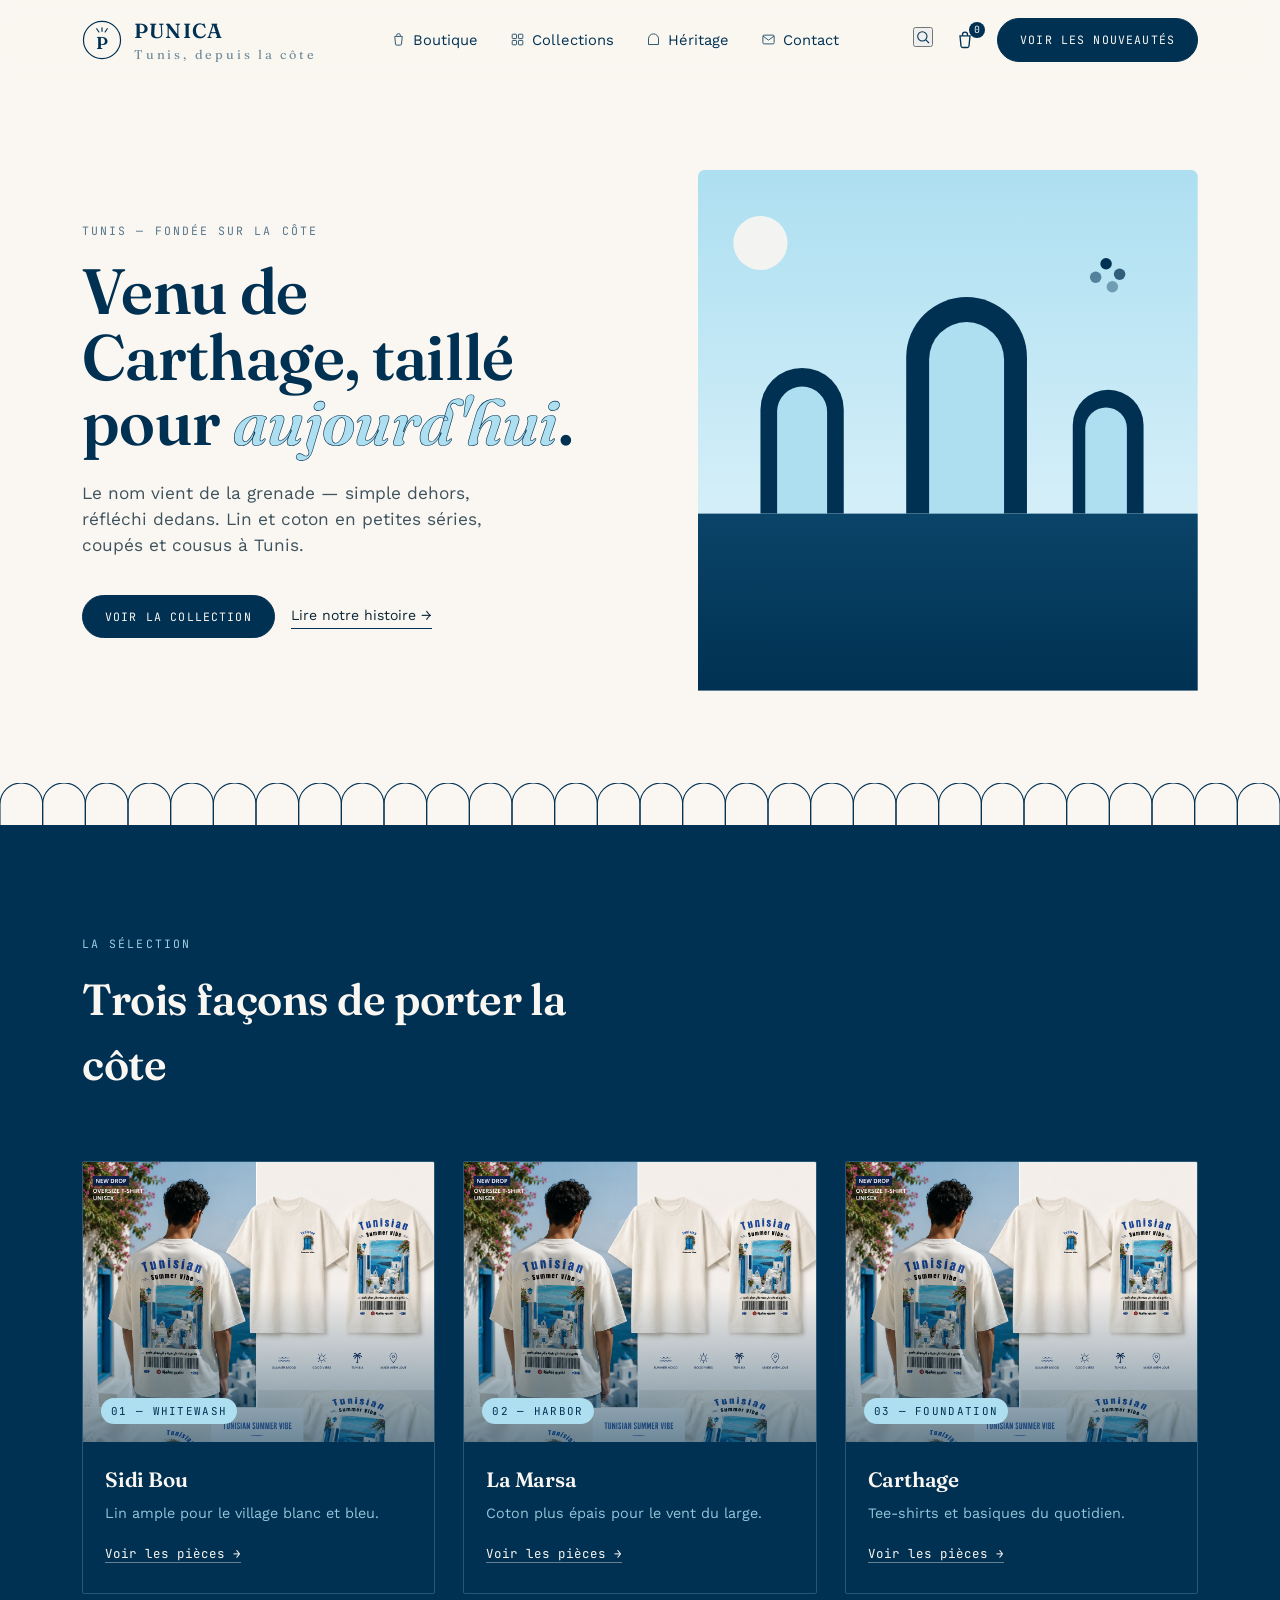
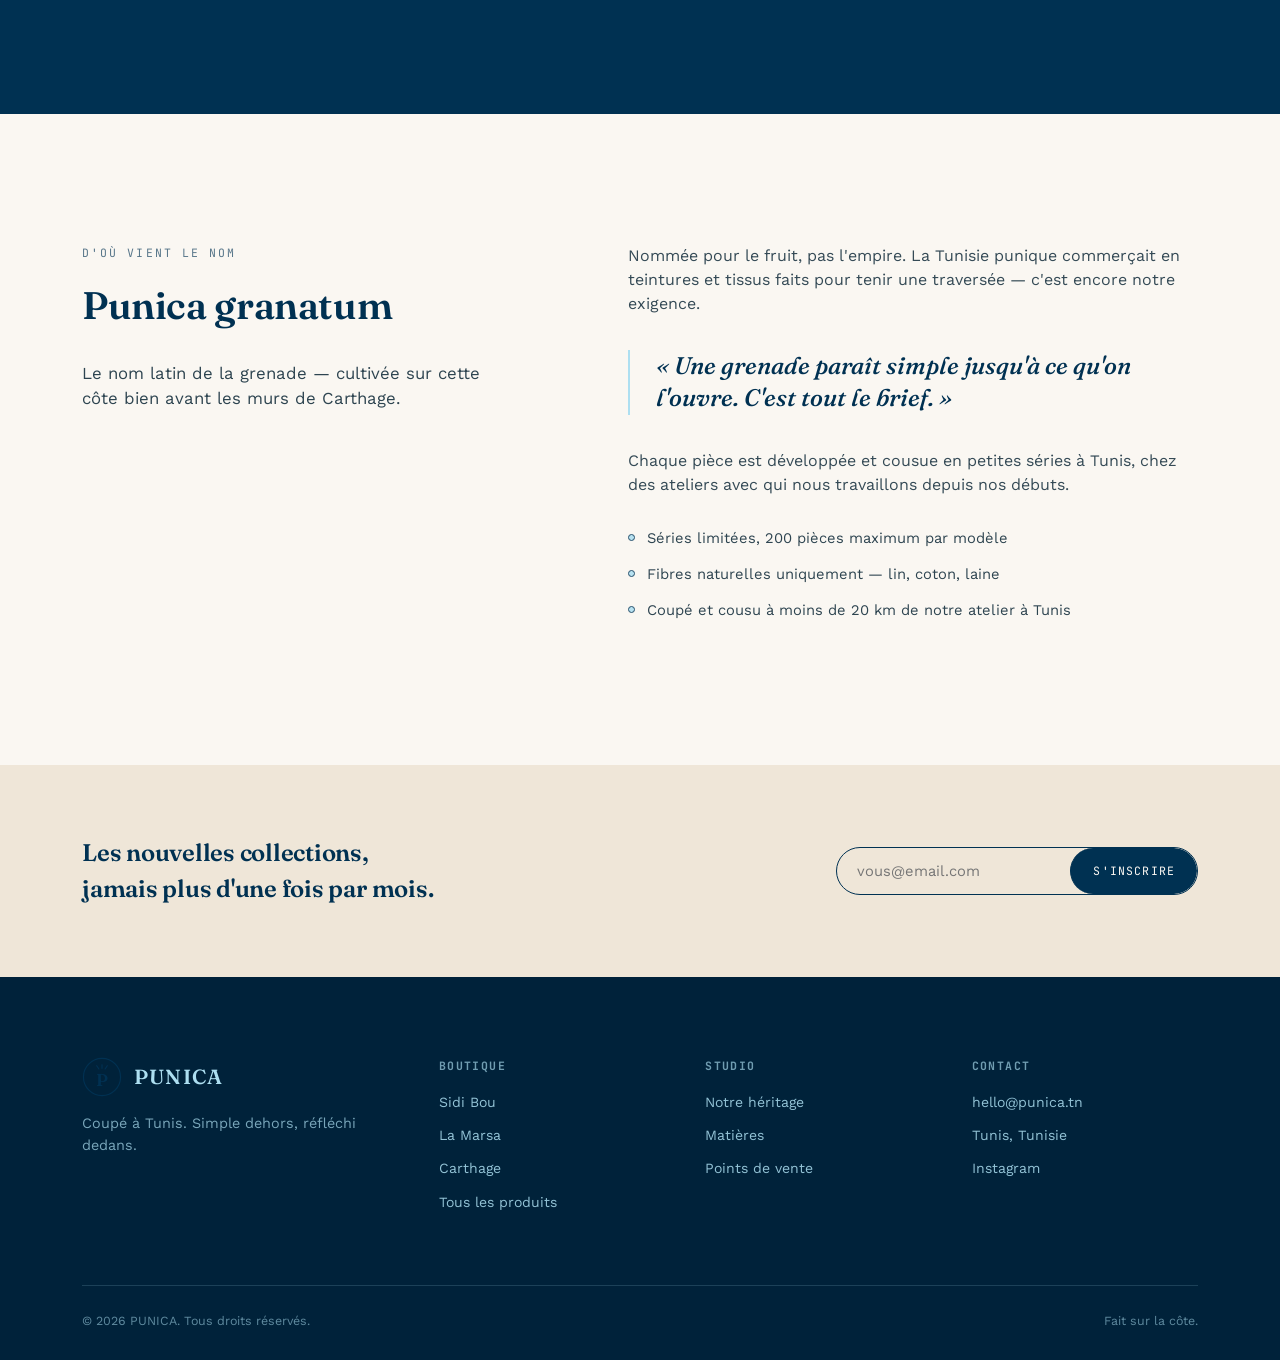
==== index.html @ 6830579b "Add files via upload" ====
<!DOCTYPE html>
<html lang="fr">
<head>
<meta charset="UTF-8">
<meta name="viewport" content="width=device-width, initial-scale=1.0">
<title>PUNICA — Venu de Carthage</title>
<link rel="preconnect" href="https://fonts.googleapis.com">
<link rel="preconnect" href="https://fonts.gstatic.com" crossorigin>
<link href="https://fonts.googleapis.com/css2?family=Fraunces:opsz,wght@9..144,400;9..144,500;9..144,600;9..144,700&family=Work+Sans:wght@300;400;500;600&family=JetBrains+Mono:wght@400;500&display=swap" rel="stylesheet">
<link rel="stylesheet" href="style.css">
</head>
<body>

<header id="siteHeader">
  <nav>
    <a href="index.html" class="logo">
      <svg class="logo-mark" viewBox="0 0 44 44" fill="none" xmlns="http://www.w3.org/2000/svg">
        <circle cx="22" cy="22" r="20.4" stroke="currentColor" stroke-width="1.3"/>
        <g stroke="currentColor" stroke-width="1.3" stroke-linecap="round">
          <line x1="22" y1="12.5" x2="22" y2="8.5"/>
          <line x1="18.6" y1="13.2" x2="16.2" y2="9.6"/>
          <line x1="25.4" y1="13.2" x2="27.8" y2="9.6"/>
        </g>
        <text x="22" y="31.5" text-anchor="middle" font-family="Fraunces, serif" font-weight="600" font-size="19" fill="currentColor">P</text>
      </svg>
      <span class="logo-word">PUNICA<span>Tunis, depuis la côte</span></span>
    </a>

    <div class="nav-links">
      <a href="shop.html"><svg class="nav-icon" viewBox="0 0 24 24" fill="none" stroke="currentColor" stroke-width="1.6"><path d="M6 7h12l-1.2 12.2a2 2 0 0 1-2 1.8H9.2a2 2 0 0 1-2-1.8L6 7Z"/><path d="M9 7V5.5A3 3 0 0 1 12 2.5a3 3 0 0 1 3 3V7"/></svg>Boutique</a>
      <a href="#collections"><svg class="nav-icon" viewBox="0 0 24 24" fill="none" stroke="currentColor" stroke-width="1.6"><rect x="3.5" y="3.5" width="7" height="7" rx="1"/><rect x="13.5" y="3.5" width="7" height="7" rx="1"/><rect x="3.5" y="13.5" width="7" height="7" rx="1"/><rect x="13.5" y="13.5" width="7" height="7" rx="1"/></svg>Collections</a>
      <a href="#heritage"><svg class="nav-icon" viewBox="0 0 24 24" fill="none" stroke="currentColor" stroke-width="1.6"><path d="M4 20V11a8 8 0 0 1 16 0v9"/><line x1="4" y1="20" x2="20" y2="20"/></svg>Héritage</a>
      <a href="#contact"><svg class="nav-icon" viewBox="0 0 24 24" fill="none" stroke="currentColor" stroke-width="1.6"><rect x="3" y="5" width="18" height="14" rx="2"/><path d="M3 6.5 12 13 21 6.5"/></svg>Contact</a>
    </div>

    <div class="nav-right">
      <div class="search-wrap">
        <button type="button" class="icon-btn" id="searchToggle" aria-label="Rechercher">
          <svg viewBox="0 0 24 24" fill="none" stroke="currentColor" stroke-width="1.6"><circle cx="11" cy="11" r="7"/><line x1="21" y1="21" x2="16.2" y2="16.2"/></svg>
        </button>
        <form class="search-form" id="searchForm">
          <input type="text" id="searchInput" placeholder="Rechercher...">
          <button type="submit">OK</button>
        </form>
      </div>
      <a href="cart.html" class="icon-btn cart-link" aria-label="Panier">
        <svg viewBox="0 0 24 24" fill="none" stroke="currentColor" stroke-width="1.6"><path d="M6 7h12l-1.2 12.2a2 2 0 0 1-2 1.8H9.2a2 2 0 0 1-2-1.8L6 7Z"/><path d="M9 7V5.5A3 3 0 0 1 12 2.5a3 3 0 0 1 3 3V7"/></svg>
        <span class="cart-badge" id="cartBadge">0</span>
      </a>
      <a href="shop.html" class="btn">Voir les nouveautés</a>
      <div class="burger" id="burger"><span></span><span></span><span></span></div>
    </div>
  </nav>
</header>

<section class="hero">
  <div class="hero-copy">
    <div class="eyebrow">Tunis — fondée sur la côte</div>
    <h1>Venu de<br>Carthage, taillé<br>pour <em>aujourd'hui</em>.</h1>
    <p class="lead">Le nom vient de la grenade — simple dehors, réfléchi dedans. Lin et coton en petites séries, coupés et cousus à Tunis.</p>
    <div class="hero-actions">
      <a href="shop.html" class="btn">Voir la collection</a>
      <a href="#heritage" class="hero-link">Lire notre histoire →</a>
    </div>
  </div>

  <div class="hero-visual">
    <svg viewBox="0 0 480 500" xmlns="http://www.w3.org/2000/svg">
      <defs>
        <linearGradient id="skyGrad" x1="0" y1="0" x2="0" y2="1">
          <stop offset="0" stop-color="#ADDFF1"/>
          <stop offset="1" stop-color="#e9f7fc"/>
        </linearGradient>
        <linearGradient id="seaGrad" x1="0" y1="0" x2="0" y2="1">
          <stop offset="0" stop-color="#0a4468"/>
          <stop offset="1" stop-color="#003152"/>
        </linearGradient>
      </defs>
      <rect x="0" y="0" width="480" height="500" rx="6" fill="url(#skyGrad)"/>
      <rect x="0" y="330" width="480" height="170" fill="url(#seaGrad)"/>
      <g fill="#003152">
        <path d="M60 330 V230 a40 40 0 0 1 80 0 V330 Z"/>
        <path d="M200 330 V180 a58 58 0 0 1 116 0 V330 Z"/>
        <path d="M360 330 V245 a34 34 0 0 1 68 0 V330 Z"/>
      </g>
      <g fill="#ADDFF1">
        <path d="M76 330 V232 a24 24 0 0 1 48 0 V330 Z"/>
        <path d="M222 330 V182 a36 36 0 0 1 72 0 V330 Z"/>
        <path d="M372 330 V248 a20 20 0 0 1 40 0 V330 Z"/>
      </g>
      <g>
        <circle cx="392" cy="90" r="5.5" fill="#003152"/>
        <circle cx="405" cy="100" r="5.5" fill="#003152" opacity="0.75"/>
        <circle cx="382" cy="103" r="5.5" fill="#003152" opacity="0.55"/>
        <circle cx="398" cy="112" r="5.5" fill="#003152" opacity="0.4"/>
      </g>
      <circle cx="60" cy="70" r="26" fill="#faf7f2" opacity="0.9"/>
    </svg>
  </div>
</section>

<svg class="arch-divider" viewBox="0 0 1200 40" preserveAspectRatio="none" xmlns="http://www.w3.org/2000/svg">
  <g fill="none" stroke="currentColor" stroke-width="1">
    <path d="M0,40 V20 A20,20 0 0 1 40,20 V40" />
    <path d="M40,40 V20 A20,20 0 0 1 80,20 V40" />
    <path d="M80,40 V20 A20,20 0 0 1 120,20 V40" />
    <path d="M120,40 V20 A20,20 0 0 1 160,20 V40" />
    <path d="M160,40 V20 A20,20 0 0 1 200,20 V40" />
    <path d="M200,40 V20 A20,20 0 0 1 240,20 V40" />
    <path d="M240,40 V20 A20,20 0 0 1 280,20 V40" />
    <path d="M280,40 V20 A20,20 0 0 1 320,20 V40" />
    <path d="M320,40 V20 A20,20 0 0 1 360,20 V40" />
    <path d="M360,40 V20 A20,20 0 0 1 400,20 V40" />
    <path d="M400,40 V20 A20,20 0 0 1 440,20 V40" />
    <path d="M440,40 V20 A20,20 0 0 1 480,20 V40" />
    <path d="M480,40 V20 A20,20 0 0 1 520,20 V40" />
    <path d="M520,40 V20 A20,20 0 0 1 560,20 V40" />
    <path d="M560,40 V20 A20,20 0 0 1 600,20 V40" />
    <path d="M600,40 V20 A20,20 0 0 1 640,20 V40" />
    <path d="M640,40 V20 A20,20 0 0 1 680,20 V40" />
    <path d="M680,40 V20 A20,20 0 0 1 720,20 V40" />
    <path d="M720,40 V20 A20,20 0 0 1 760,20 V40" />
    <path d="M760,40 V20 A20,20 0 0 1 800,20 V40" />
    <path d="M800,40 V20 A20,20 0 0 1 840,20 V40" />
    <path d="M840,40 V20 A20,20 0 0 1 880,20 V40" />
    <path d="M880,40 V20 A20,20 0 0 1 920,20 V40" />
    <path d="M920,40 V20 A20,20 0 0 1 960,20 V40" />
    <path d="M960,40 V20 A20,20 0 0 1 1000,20 V40" />
    <path d="M1000,40 V20 A20,20 0 0 1 1040,20 V40" />
    <path d="M1040,40 V20 A20,20 0 0 1 1080,20 V40" />
    <path d="M1080,40 V20 A20,20 0 0 1 1120,20 V40" />
    <path d="M1120,40 V20 A20,20 0 0 1 1160,20 V40" />
    <path d="M1160,40 V20 A20,20 0 0 1 1200,20 V40" />
  </g>
</svg>

<section class="collections" id="collections">
  <div class="wrap">
    <div class="section-head">
      <div class="eyebrow">La sélection</div>
      <h2>Trois façons de porter la côte</h2>
    </div>
    <div class="card-grid">
      <div class="card">
        <div class="card-swatch swatch-photo">
          <img src="tunisian-summer-vibe.png" alt="Tunisian Summer Vibe">
          <span class="tag">01 — Whitewash</span>
        </div>
        <div class="card-body">
          <h3>Sidi Bou</h3>
          <p>Lin ample pour le village blanc et bleu.</p>
          <a href="shop.html#sidi-bou">Voir les pièces →</a>
        </div>
      </div>
      <div class="card">
        <div class="card-swatch swatch-photo">
          <img src="tunisian-summer-vibe.png" alt="Tunisian Summer Vibe">
          <span class="tag">02 — Harbor</span>
        </div>
        <div class="card-body">
          <h3>La Marsa</h3>
          <p>Coton plus épais pour le vent du large.</p>
          <a href="shop.html#la-marsa">Voir les pièces →</a>
        </div>
      </div>
      <div class="card">
        <div class="card-swatch swatch-photo">
          <img src="tunisian-summer-vibe.png" alt="Tunisian Summer Vibe">
          <span class="tag">03 — Foundation</span>
        </div>
        <div class="card-body">
          <h3>Carthage</h3>
          <p>Tee-shirts et basiques du quotidien.</p>
          <a href="shop.html#carthage">Voir les pièces →</a>
        </div>
      </div>
    </div>
  </div>
</section>

<section class="heritage" id="heritage">
  <div class="wrap heritage-grid">
    <div>
      <div class="eyebrow">D'où vient le nom</div>
      <h2>Punica granatum</h2>
      <p class="heritage-lede">Le nom latin de la grenade — cultivée sur cette côte bien avant les murs de Carthage.</p>
    </div>
    <div class="heritage-body">
      <p>Nommée pour le fruit, pas l'empire. La Tunisie punique commerçait en teintures et tissus faits pour tenir une traversée — c'est encore notre exigence.</p>
      <blockquote>« Une grenade paraît simple jusqu'à ce qu'on l'ouvre. C'est tout le brief. »</blockquote>
      <p>Chaque pièce est développée et cousue en petites séries à Tunis, chez des ateliers avec qui nous travaillons depuis nos débuts.</p>
      <ul class="seed-list">
        <li><span class="seed-dot"></span> Séries limitées, 200 pièces maximum par modèle</li>
        <li><span class="seed-dot"></span> Fibres naturelles uniquement — lin, coton, laine</li>
        <li><span class="seed-dot"></span> Coupé et cousu à moins de 20 km de notre atelier à Tunis</li>
      </ul>
    </div>
  </div>
</section>

<section class="newsletter">
  <div class="wrap newsletter-inner">
    <h3>Les nouvelles collections, jamais plus d'une fois par mois.</h3>
    <form class="newsletter-form" onsubmit="return false;">
      <input type="email" placeholder="vous@email.com" required>
      <button class="btn" type="submit">S'inscrire</button>
    </form>
  </div>
</section>

<footer id="contact">
  <div class="wrap">
    <div class="footer-grid">
      <div class="footer-brand">
        <div class="logo">
          <svg class="logo-mark" viewBox="0 0 44 44" fill="none" xmlns="http://www.w3.org/2000/svg">
            <circle cx="22" cy="22" r="20.4" stroke="currentColor" stroke-width="1.3"/>
            <g stroke="currentColor" stroke-width="1.3" stroke-linecap="round">
              <line x1="22" y1="12.5" x2="22" y2="8.5"/>
              <line x1="18.6" y1="13.2" x2="16.2" y2="9.6"/>
              <line x1="25.4" y1="13.2" x2="27.8" y2="9.6"/>
            </g>
            <text x="22" y="31.5" text-anchor="middle" font-family="Fraunces, serif" font-weight="600" font-size="19" fill="currentColor">P</text>
          </svg>
          <span class="logo-word" style="color:var(--sky)">PUNICA</span>
        </div>
        <p>Coupé à Tunis. Simple dehors, réfléchi dedans.</p>
      </div>
      <div class="footer-col">
        <h4>Boutique</h4>
        <a href="shop.html#sidi-bou">Sidi Bou</a>
        <a href="shop.html#la-marsa">La Marsa</a>
        <a href="shop.html#carthage">Carthage</a>
        <a href="shop.html">Tous les produits</a>
      </div>
      <div class="footer-col">
        <h4>Studio</h4>
        <a href="#heritage">Notre héritage</a>
        <a href="#">Matières</a>
        <a href="#">Points de vente</a>
      </div>
      <div class="footer-col">
        <h4>Contact</h4>
        <p>hello@punica.tn</p>
        <p>Tunis, Tunisie</p>
        <a href="#">Instagram</a>
      </div>
    </div>
    <div class="footer-bottom">
      <span>© 2026 PUNICA. Tous droits réservés.</span>
      <span>Fait sur la côte.</span>
    </div>
  </div>
</footer>

<script src="cart.js"></script>
<script>
  const header = document.getElementById('siteHeader');
  window.addEventListener('scroll', () => {
    header.classList.toggle('scrolled', window.scrollY > 12);
  });

  const burger = document.getElementById('burger');
  const navLinks = document.querySelector('.nav-links');
  burger.addEventListener('click', () => {
    const open = navLinks.style.display === 'flex';
    navLinks.style.display = open ? 'none' : 'flex';
    navLinks.style.flexDirection = 'column';
    navLinks.style.position = 'absolute';
    navLinks.style.top = '64px';
    navLinks.style.left = '0';
    navLinks.style.right = '0';
    navLinks.style.background = 'var(--cream)';
    navLinks.style.padding = '20px 32px';
    navLinks.style.gap = '18px';
    navLinks.style.borderBottom = '1px solid var(--line)';
  });
  const searchToggle = document.getElementById('searchToggle');
  const searchForm = document.getElementById('searchForm');
  searchToggle.addEventListener('click', () => {
    searchForm.classList.toggle('open');
    if (searchForm.classList.contains('open')) document.getElementById('searchInput').focus();
  });
  searchForm.addEventListener('submit', (e) => {
    e.preventDefault();
    const q = document.getElementById('searchInput').value.trim();
    if (q) window.location.href = 'shop.html?q=' + encodeURIComponent(q);
  });
</script>

</body>
</html>
---- style.css ----
:root{
    --navy:#003152;
    --navy-deep:#00223a;
    --sky:#ADDFF1;
    --sky-soft:#d6f0fa;
    --cream:#faf7f2;
    --sand:#efe6d8;
    --ink:#0a2534;
    --line: rgba(0,49,82,0.14);
  }
  *{margin:0;padding:0;box-sizing:border-box;}
  html{scroll-behavior:smooth;}
  body{
    font-family:'Work Sans', sans-serif;
    background:var(--cream);
    color:var(--ink);
    line-height:1.5;
    -webkit-font-smoothing:antialiased;
  }
  h1,h2,h3, .display{
    font-family:'Fraunces', serif;
    font-weight:600;
    letter-spacing:-0.01em;
  }
  a{color:inherit; text-decoration:none;}
  .eyebrow{
    font-family:'JetBrains Mono', monospace;
    font-size:0.72rem;
    letter-spacing:0.18em;
    text-transform:uppercase;
    color:var(--navy);
    opacity:0.65;
  }
  img,svg{display:block;}
  .wrap{max-width:1180px; margin:0 auto; padding:0 32px;}

  /* ---------- Logo ---------- */
  .logo{display:flex; align-items:center; gap:12px;}
  .logo-mark{width:40px; height:40px; color:var(--navy); flex-shrink:0;}
  .logo-word{
    font-family:'Fraunces', serif;
    font-weight:600;
    font-size:1.28rem;
    letter-spacing:0.06em;
    color:var(--navy);
  }
  .logo-word span{opacity:0.55; font-weight:400; font-size:0.62em; letter-spacing:0.22em; display:block; margin-top:-2px;}

  /* ---------- Navbar ---------- */
  header{
    position:fixed; top:0; left:0; right:0; z-index:100;
    background:rgba(250,247,242,0.86);
    backdrop-filter:blur(10px) saturate(1.1);
    border-bottom:1px solid transparent;
    transition:border-color .3s ease, box-shadow .3s ease;
  }
  header.scrolled{border-color:var(--line); box-shadow:0 6px 24px rgba(0,49,82,0.06);}
  nav{
    display:flex; align-items:center; justify-content:space-between;
    padding:16px 32px;
    max-width:1180px; margin:0 auto;
  }
  .nav-links{display:flex; align-items:center; gap:32px;}
  .nav-links a{
    font-size:0.92rem; color:var(--navy);
    position:relative; padding:4px 0;
    display:flex; align-items:center; gap:7px;
  }
  .nav-icon{width:15px; height:15px; flex-shrink:0; opacity:0.8;}
  .nav-links a::after{
    content:''; position:absolute; left:0; bottom:-2px;
    width:0; height:1px; background:var(--navy);
    transition:width .25s ease;
  }
  .nav-links a:hover::after{width:100%;}
  .nav-right{display:flex; align-items:center; gap:22px;}
  .icon-btn{width:20px; height:20px; color:var(--navy); cursor:pointer;}
  .cart-link{position:relative; display:inline-flex;}
  .cart-link svg{width:20px; height:20px;}
  .cart-badge{
    position:absolute; top:-8px; right:-10px;
    background:var(--navy); color:var(--cream);
    font-family:'JetBrains Mono', monospace; font-size:0.62rem;
    width:16px; height:16px; border-radius:50%;
    display:flex; align-items:center; justify-content:center;
    line-height:1;
  }
  .btn{
    font-family:'JetBrains Mono', monospace;
    font-size:0.72rem; letter-spacing:0.1em; text-transform:uppercase;
    padding:12px 22px; border-radius:999px;
    border:1px solid var(--navy);
    background:var(--navy); color:var(--cream);
    transition:background .25s ease, color .25s ease, transform .2s ease;
    display:inline-block;
    cursor:pointer;
  }
  .btn:hover{background:var(--navy-deep); transform:translateY(-1px);}
  .btn.outline{background:transparent; color:var(--navy);}
  .btn.outline:hover{background:var(--navy); color:var(--cream);}
  .burger{display:none; width:24px; height:18px; position:relative; cursor:pointer;}
  .burger span{position:absolute; left:0; right:0; height:1.4px; background:var(--navy);}
  .burger span:nth-child(1){top:0;}
  .burger span:nth-child(2){top:8px;}
  .burger span:nth-child(3){top:16px;}

  /* ---------- Hero ---------- */
  .hero{
    padding:168px 32px 90px;
    max-width:1180px; margin:0 auto;
    display:grid; grid-template-columns:1.05fr 0.95fr; gap:64px; align-items:center;
  }
  .hero-copy .eyebrow{margin-bottom:18px;}
  .hero h1{
    font-size:clamp(2.6rem, 5vw, 4.2rem);
    line-height:1.03;
    color:var(--navy);
    margin-bottom:26px;
  }
  .hero h1 em{font-style:italic; color:var(--sky); -webkit-text-stroke:0.6px var(--navy);}
  .hero p.lead{
    font-size:1.08rem; color:var(--ink); opacity:0.78; max-width:440px; margin-bottom:36px;
  }
  .hero-actions{display:flex; gap:16px; align-items:center; flex-wrap:wrap;}
  .hero-link{font-size:0.88rem; border-bottom:1px solid var(--navy); padding-bottom:2px;}

  .hero-visual{position:relative; aspect-ratio:1/1.05;}
  .hero-visual svg{width:100%; height:100%;}

  /* ---------- Arch divider (signature) ---------- */
  .arch-divider{width:100%; height:auto; display:block; color:var(--navy);}
  .arch-divider.flip{transform:rotate(180deg);}

  /* ---------- Collections ---------- */
  .collections{background:var(--navy); color:var(--cream); padding:110px 0 120px;}
  .section-head{max-width:560px; margin-bottom:64px;}
  .collections .eyebrow{color:var(--sky); opacity:0.9;}
  .collections h2{font-size:clamp(2rem,3.4vw,2.9rem); color:var(--cream); margin-top:14px;}

  .card-grid{display:grid; grid-template-columns:repeat(3,1fr); gap:28px;}
  .card{
    border:1px solid rgba(173,223,241,0.22);
    border-radius:2px;
    padding:0 0 28px;
    overflow:hidden;
    transition:transform .35s ease, border-color .35s ease;
  }
  .card:hover{transform:translateY(-6px); border-color:rgba(173,223,241,0.55);}
  .card-swatch{
    height:280px; position:relative; overflow:hidden;
    display:flex; align-items:flex-end; padding:18px;
  }
  .shirt-icon{
    position:absolute; right:-6px; top:16px;
    width:150px; height:auto; opacity:0.95;
  }
  .swatch-photo{padding:0 !important; align-items:flex-end !important;}
  .swatch-photo img{position:absolute; inset:0; width:100%; height:100%; object-fit:cover; object-position:top;}
  .swatch-photo .tag{position:relative; z-index:2; margin:18px;}
  .swatch-photo::after{
    content:''; position:absolute; inset:0;
    background:linear-gradient(180deg, rgba(0,49,82,0) 45%, rgba(0,49,82,0.55) 100%);
  }
  .card-swatch .tag{
    font-family:'JetBrains Mono', monospace; font-size:0.68rem; letter-spacing:0.12em;
    text-transform:uppercase; color:var(--navy); background:var(--sky);
    padding:5px 10px; border-radius:999px;
  }
  .swatch-1{background:linear-gradient(155deg, var(--sky) 0%, #7fbedb 60%, var(--navy) 130%);}
  .swatch-2{background:linear-gradient(155deg, var(--navy) 0%, #0a4468 55%, var(--sky) 145%);}
  .swatch-3{background:linear-gradient(155deg, #04456e 0%, var(--navy) 50%, #062e46 100%);}
  .card-body{padding:22px 22px 0;}
  .card-body h3{font-size:1.3rem; margin-bottom:8px; color:var(--cream);}
  .card-body p{font-size:0.9rem; color:var(--sky); opacity:0.85; margin-bottom:16px;}
  .card-body a{font-size:0.78rem; font-family:'JetBrains Mono', monospace; letter-spacing:0.08em; color:var(--cream); border-bottom:1px solid rgba(250,247,242,0.4);}

  /* ---------- Heritage ---------- */
  .heritage{padding:130px 0; background:var(--cream);}
  .heritage-grid{display:grid; grid-template-columns:0.9fr 1.1fr; gap:80px; align-items:start;}
  .heritage h2{font-size:clamp(1.9rem,3vw,2.6rem); color:var(--navy); margin:16px 0 26px;}
  .heritage-lede{font-size:1.05rem; color:var(--ink); opacity:0.85; max-width:420px;}
  .heritage-body p{margin-bottom:22px; font-size:1rem; opacity:0.82;}
  blockquote{
    font-family:'Fraunces', serif; font-style:italic; font-weight:500;
    font-size:1.5rem; color:var(--navy); line-height:1.35;
    border-left:2px solid var(--sky); padding-left:26px; margin:34px 0;
  }
  .seed-list{list-style:none; margin-top:30px;}
  .seed-list li{
    display:flex; gap:12px; align-items:flex-start; margin-bottom:14px;
    font-size:0.92rem; opacity:0.85;
  }
  .seed-dot{width:7px; height:7px; border-radius:50%; background:var(--sky); border:1px solid var(--navy); margin-top:7px; flex-shrink:0;}

  /* ---------- Newsletter ---------- */
  .newsletter{background:var(--sand); padding:70px 0;}
  .newsletter-inner{display:flex; justify-content:space-between; align-items:center; gap:40px; flex-wrap:wrap;}
  .newsletter h3{color:var(--navy); font-size:1.5rem; max-width:360px;}
  .newsletter-form{display:flex; gap:0; border:1px solid var(--navy); border-radius:999px; overflow:hidden; min-width:340px;}
  .newsletter-form input{
    flex:1; border:none; background:transparent; padding:14px 20px; font-family:'Work Sans'; font-size:0.92rem; color:var(--navy); outline:none;
  }
  .newsletter-form button{border:none; border-left:1px solid var(--navy);}

  /* ---------- Footer ---------- */
  footer{background:var(--navy-deep); color:var(--sky); padding:80px 0 30px;}
  .footer-grid{display:grid; grid-template-columns:1.4fr 1fr 1fr 1fr; gap:40px; padding-bottom:60px; border-bottom:1px solid rgba(173,223,241,0.16);}
  .footer-brand p{font-size:0.9rem; opacity:0.7; margin-top:16px; max-width:280px;}
  .footer-col h4{
    font-family:'JetBrains Mono', monospace; font-size:0.72rem; letter-spacing:0.12em; text-transform:uppercase;
    opacity:0.65; margin-bottom:18px;
  }
  .footer-col a, .footer-col p{display:block; font-size:0.88rem; opacity:0.85; margin-bottom:12px;}
  .footer-col a:hover{opacity:1; text-decoration:underline;}
  .footer-bottom{display:flex; justify-content:space-between; padding-top:26px; font-size:0.78rem; opacity:0.55; flex-wrap:wrap; gap:10px;}

  /* ---------- Shop page ---------- */
  .shop-hero{padding:150px 32px 40px; max-width:1180px; margin:0 auto;}
  .shop-hero h1{font-size:clamp(2rem,4vw,2.9rem); color:var(--navy); margin-top:14px;}
  .shop-filters{
    display:flex; gap:10px; flex-wrap:wrap;
    padding:0 32px 50px; max-width:1180px; margin:0 auto;
  }
  .shop-filters button{
    font-family:'JetBrains Mono', monospace; font-size:0.72rem; letter-spacing:0.08em; text-transform:uppercase;
    padding:9px 18px; border-radius:999px; border:1px solid var(--line);
    background:transparent; color:var(--navy); cursor:pointer; transition:background .2s ease, color .2s ease;
  }
  .shop-filters button.active, .shop-filters button:hover{background:var(--navy); color:var(--cream); border-color:var(--navy);}

  .product-grid{
    display:grid; grid-template-columns:repeat(3,1fr); gap:30px;
    padding:0 32px 110px; max-width:1180px; margin:0 auto;
  }
  .product-card{
    border:1px solid var(--line); border-radius:2px; overflow:hidden;
    background:#fff; display:flex; flex-direction:column;
    transition:transform .3s ease, box-shadow .3s ease;
  }
  .product-card:hover{transform:translateY(-5px); box-shadow:0 16px 32px rgba(0,49,82,0.08);}
  .product-media{
    height:320px; position:relative; overflow:hidden;
    display:flex; align-items:center; justify-content:center;
  }
  .product-media img{width:100%; height:100%; object-fit:cover; object-position:top;}
  .product-media .tag{
    position:absolute; top:14px; left:14px; z-index:2;
    font-family:'JetBrains Mono', monospace; font-size:0.66rem; letter-spacing:0.1em; text-transform:uppercase;
    background:var(--cream); color:var(--navy); padding:5px 10px; border-radius:999px;
  }
  .product-info{padding:20px 22px 22px; display:flex; flex-direction:column; gap:8px; flex:1;}
  .product-info h3{font-size:1.08rem; color:var(--navy);}
  .product-info .desc{font-size:0.86rem; opacity:0.7;}
  .product-info .price{
    font-family:'JetBrains Mono', monospace; font-size:0.92rem; color:var(--navy); margin-top:4px;
  }
  .product-info .add-btn{margin-top:auto; width:100%; text-align:center; border-radius:999px; padding:11px;}

  /* ---------- Product detail page ---------- */
  .product-detail{
    padding:150px 32px 110px; display:grid; grid-template-columns:1.1fr 0.9fr; gap:64px; align-items:start;
  }
  .pd-gallery{display:grid; grid-template-columns:1fr 1fr; gap:16px;}
  .pd-shot{position:relative; border-radius:2px; overflow:hidden; background:var(--sand); aspect-ratio:3/4;}
  .pd-shot img{width:100%; height:100%; object-fit:cover;}
  .pd-shot .tag{
    position:absolute; top:14px; left:14px; z-index:2;
    font-family:'JetBrains Mono', monospace; font-size:0.66rem; letter-spacing:0.1em; text-transform:uppercase;
    background:var(--cream); color:var(--navy); padding:5px 10px; border-radius:999px;
  }
  .pd-info h1{font-size:clamp(1.8rem,3vw,2.5rem); color:var(--navy); margin:10px 0 16px;}
  .pd-price{font-family:'JetBrains Mono', monospace; font-size:1.15rem; color:var(--navy); margin-bottom:18px;}
  .pd-desc{font-size:0.98rem; opacity:0.78; margin-bottom:30px; max-width:420px;}
  .pd-size, .pd-qty{
    display:flex; align-items:center; justify-content:space-between;
    padding:18px 0; border-top:1px solid var(--line);
    font-family:'JetBrains Mono', monospace; font-size:0.82rem; text-transform:uppercase; letter-spacing:0.06em; color:var(--navy);
  }
  .pd-qty{border-bottom:1px solid var(--line); margin-bottom:24px;}
  .pd-size-options{display:flex; gap:8px;}
  .pd-size-options button{
    width:36px; height:36px; border-radius:50%; border:1px solid var(--line); background:transparent;
    font-family:'JetBrains Mono', monospace; font-size:0.78rem; color:var(--navy); cursor:pointer;
  }
  .pd-size-options button.active{background:var(--navy); color:var(--cream); border-color:var(--navy);}

  /* ---------- Cart / checkout page ---------- */
  .cart-page{padding:150px 32px 110px; max-width:1000px; margin:0 auto;}
  .cart-page h1{color:var(--navy); font-size:clamp(1.9rem,3.4vw,2.6rem); margin-bottom:40px;}
  .cart-layout{display:grid; grid-template-columns:1.5fr 1fr; gap:48px; align-items:start;}
  .cart-items{display:flex; flex-direction:column; gap:0;}
  .cart-row{
    display:grid; grid-template-columns:88px 1fr auto auto auto; gap:18px; align-items:center;
    padding:20px 0; border-bottom:1px solid var(--line);
  }
  .cart-row .row-media{
    width:88px; height:88px; background:var(--sand); border-radius:2px;
    display:flex; align-items:center; justify-content:center; overflow:hidden;
  }
  .cart-row .row-media img{width:100%; height:100%; object-fit:cover; object-position:top;}
  .cart-row h4{font-size:0.98rem; color:var(--navy);}
  .cart-row .row-size{font-size:0.8rem; opacity:0.6; margin-top:2px;}
  .qty-control{display:flex; align-items:center; gap:10px; font-family:'JetBrains Mono', monospace;}
  .qty-control button{
    width:26px; height:26px; border-radius:50%; border:1px solid var(--line); background:transparent; cursor:pointer; color:var(--navy);
  }
  .row-price{font-family:'JetBrains Mono', monospace; font-size:0.92rem; color:var(--navy); text-align:right; min-width:64px;}
  .row-remove{color:var(--navy); opacity:0.5; cursor:pointer; font-size:0.78rem; text-decoration:underline;}
  .empty-cart{padding:60px 0; text-align:center; opacity:0.7;}
  .empty-cart a{border-bottom:1px solid var(--navy); padding-bottom:2px;}

  .cart-summary{
    border:1px solid var(--line); border-radius:3px; padding:28px; position:sticky; top:120px;
  }
  .cart-summary h3{font-size:1.1rem; color:var(--navy); margin-bottom:20px;}
  .summary-row{display:flex; justify-content:space-between; font-size:0.92rem; margin-bottom:12px; opacity:0.85;}
  .summary-row.total{
    font-family:'JetBrains Mono', monospace; font-weight:600; opacity:1; font-size:1.02rem;
    border-top:1px solid var(--line); padding-top:14px; margin-top:14px;
  }
  .checkout-form{display:none; flex-direction:column; gap:12px; margin-top:18px;}
  .checkout-form.open{display:flex;}
  .checkout-form input{
    border:1px solid var(--line); border-radius:6px; padding:11px 14px; font-family:'Work Sans'; font-size:0.9rem; background:var(--cream);
  }
  .checkout-form input:focus{outline:none; border-color:var(--navy);}
  .cart-summary .btn{width:100%; text-align:center; margin-top:16px;}
  .order-confirmed{display:none; text-align:center; padding:16px 0;}
  .order-confirmed.show{display:block;}
  .order-confirmed .check{font-size:2rem; margin-bottom:10px;}

  .search-wrap{position:relative;}
  .search-form{
    display:none; position:absolute; top:38px; right:0; z-index:50;
    background:var(--cream); border:1px solid var(--line); border-radius:10px;
    padding:8px; box-shadow:0 12px 28px rgba(0,49,82,0.12);
  }
  .search-form.open{display:flex; gap:6px;}
  .search-form input{
    border:1px solid var(--line); border-radius:6px; padding:9px 12px;
    font-family:'Work Sans'; font-size:0.88rem; background:#fff; width:220px; outline:none;
  }
  .search-form input:focus{border-color:var(--navy);}
  .search-form button{
    border:none; background:var(--navy); color:var(--cream); border-radius:6px;
    padding:0 14px; cursor:pointer; font-family:'JetBrains Mono', monospace; font-size:0.72rem;
  }
  .pd-error{
    display:none; color:#a3352b; font-size:0.85rem; margin-top:10px;
    font-family:'Work Sans'; border-left:2px solid #a3352b; padding-left:10px;
  }
  .pd-error.show{display:block;}
  .pd-size-options button.error-shake{animation:pdShake .35s ease;}
  @keyframes pdShake{
    0%,100%{transform:translateX(0);}
    25%{transform:translateX(-4px);}
    75%{transform:translateX(4px);}
  }

  /* ---------- Mobile ---------- */
  @media (max-width:860px){
    .nav-links{display:none;}
    .burger{display:block;}
    .hero{grid-template-columns:1fr; padding-top:140px;}
    .hero-visual{max-width:340px; margin:0 auto;}
    .card-grid{grid-template-columns:1fr;}
    .heritage-grid{grid-template-columns:1fr; gap:40px;}
    .footer-grid{grid-template-columns:1fr 1fr; row-gap:36px;}
    .product-grid{grid-template-columns:1fr 1fr; gap:18px;}
    .cart-layout{grid-template-columns:1fr;}
    .cart-row{grid-template-columns:60px 1fr; grid-template-areas:"media info" "media qty" "media price"; row-gap:6px;}
    .cart-row .row-media{grid-area:media;}
    .cart-row .info{grid-area:info;}
  }
  @media (max-width:560px){
    .product-grid{grid-template-columns:1fr;}
    .product-detail{grid-template-columns:1fr; padding-top:130px; gap:36px;}
  }
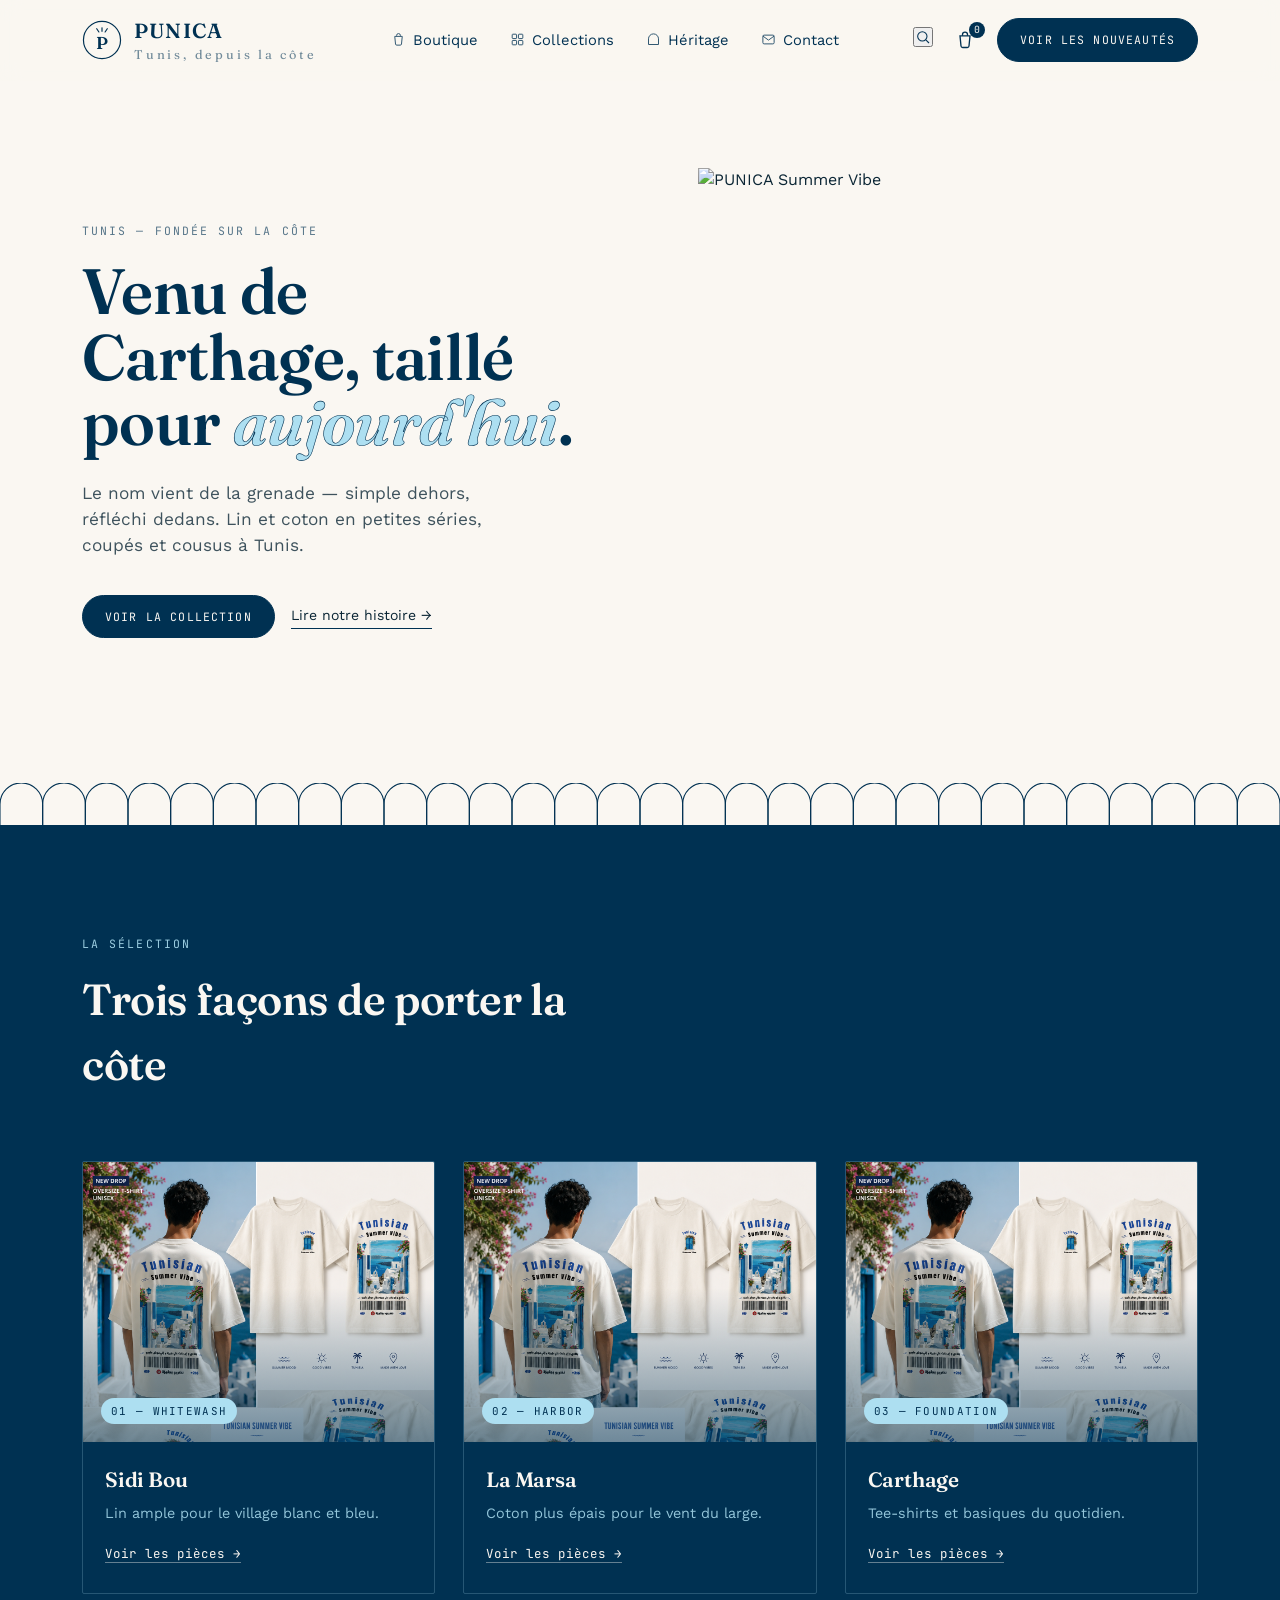
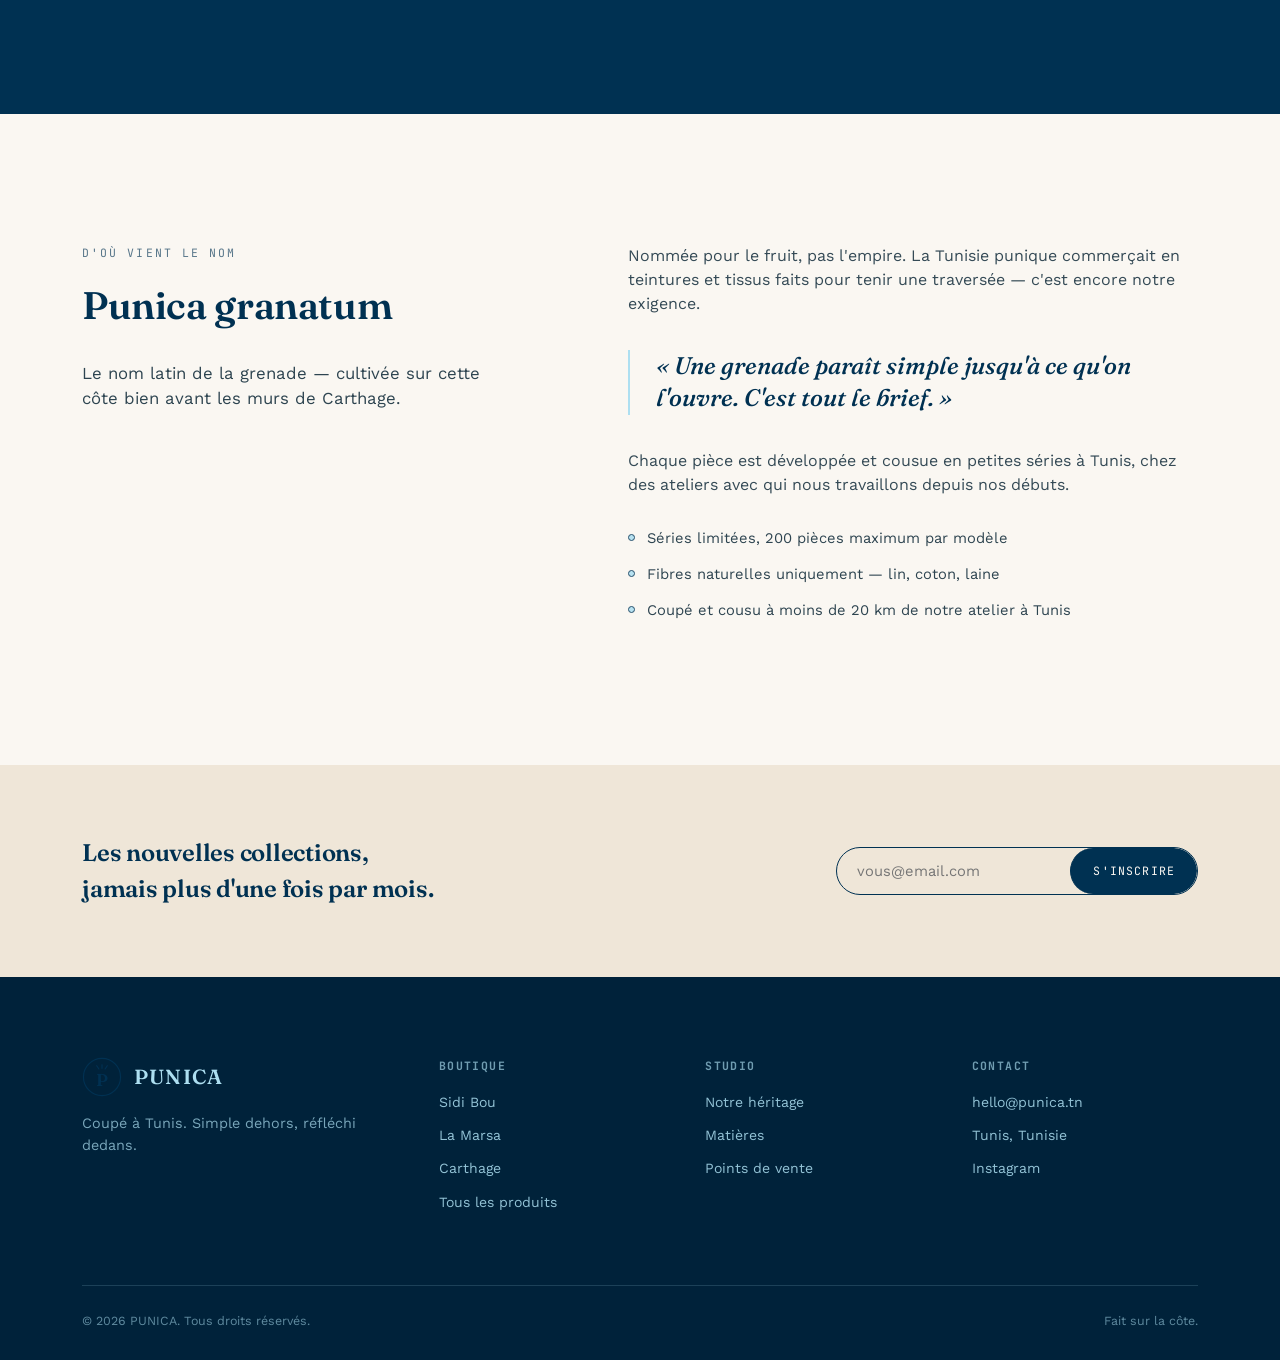
==== commit 70d6ac1a: "Update index.html" ====
--- a/index.html
+++ b/index.html
@@ -65,7 +65,11 @@
   </div>
 
   <div class="hero-visual">
-    <svg viewBox="0 0 480 500" xmlns="http://www.w3.org/2000/svg">
+    <img
+        src="home.png"
+        alt="PUNICA Summer Vibe"
+        class="hero-image"
+    >
       <defs>
         <linearGradient id="skyGrad" x1="0" y1="0" x2="0" y2="1">
           <stop offset="0" stop-color="#ADDFF1"/>
@@ -289,4 +293,4 @@
 </script>
 
 </body>
-</html>+</html>
